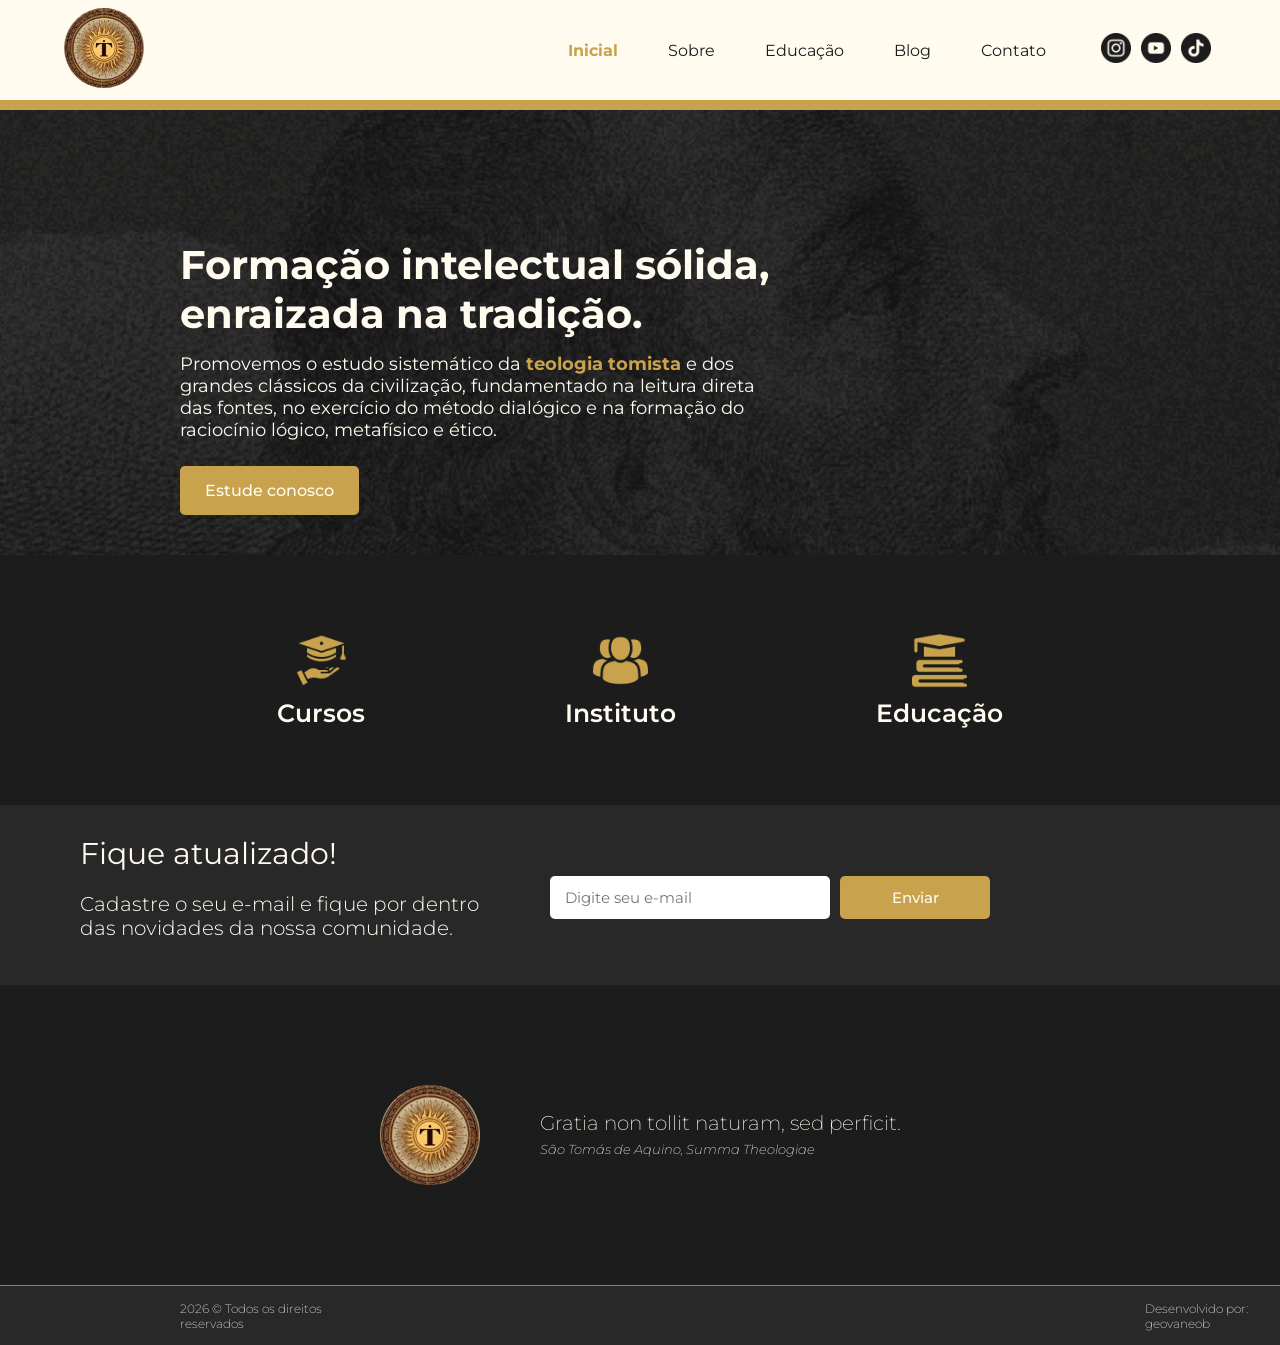
==== Projeto Comunidade Thomista/index.html @ abb2f374 "Add files via upload" ====
<!DOCTYPE html>
<html lang="pt-BR">
<head>
    <meta charset="UTF-8">
    <meta name="viewport" content="width=device-width, initial-scale=1.0">

    <!-- SEO básico -->
    <title>Comunidade Tomista | Home</title>
    <meta name="description" content="Comunidade Tomista dedicada à educação, filosofia e formação intelectual.">
    <link rel="shortcut icon" href="img/385304a8-2019-4a51-9206-1a709c6d7eb3.png" type="image/x-icon">
    <!-- CSS -->
    <link rel="stylesheet" href="style.css">
</head>
<body>

    <!-- CABEÇALHO -->
    <header>
        <div class="navbar">
            <div class="navbar-logo">
                <img 
                    class="logo" 
                    src="img/385304a8-2019-4a51-9206-1a709c6d7eb3.png" 
                    alt="Logo da Comunidade Tomista">
            </div>

            <nav class="navbar-titles" aria-label="Menu principal">
                <ul>
                    <li><a href="/" class="active">Inicial</a></li>

                    <li><a href="sobre.html">Sobre</a></li>
                    <li><a href="/">Educação</a></li>
                    <li><a href="/">Blog</a></li>
                    <li><a href="/">Contato</a></li>

                    <li class="nav-contato" aria-label="Redes sociais">
                        <a href="https://www.instagram.com/comunidade_tomista?igsh=MWJsZWdwYjh1czRuOQ=="><img class="media" src="img/instagram.png" alt="Instagram"></a>
                        <a href="https://youtube.com/@comunidadetomista?si=FdLPEXtPwTkDObHS"><img class="media" src="img/youtube.png" alt="YouTube"></a>
                        <a href="https://www.tiktok.com/@comunidadetomista?_r=1&_t=ZS-93qb0MaSJZX"><img class="media" src="img/tiktok.png" alt="TikTok"></a>
                    </li>
                </ul>
            </nav>
        </div>

        <!-- Linha decorativa -->
        <div class="navbar-detail" aria-hidden="true"></div>
    </header>

    <!-- CONTEÚDO PRINCIPAL -->
    <main class="container">

        <!-- HERO / INTRODUÇÃO -->
        <section class="title-principal">
            <h1>Formação intelectual sólida, enraizada na tradição.</h1>
            <p>
                Promovemos o estudo sistemático da <strong>teologia tomista</strong> e dos grandes clássicos da civilização,
                fundamentado na leitura direta das fontes, no exercício do método dialógico e na formação do raciocínio lógico,
                metafísico e ético.
            </p>

            <a class="button-link" href="/">Estude conosco</a>
        </section>

        <!-- SEÇÃO DE ACESSOS -->
        <section aria-label="Acessos rápidos">
            
            <div class="search-section">
                <article class="search-section-elements">
                    <a href="/">
                        <img class="course-icon" src="img/graduacao.png" alt="">
                        <span>Cursos</span>
                    </a>
                </article>

                <article class="search-section-elements">
                    <a href="/">
                        <img class="group-icon" src="img/grupo-de-usuarios.png" alt="">
                        <span>Instituto</span>
                    </a>
                </article>

                <article class="search-section-elements">
                    <a href="/">
                        <img class="education-icon" src="img/educacao.png" alt="">
                        <span>Educação</span>
                    </a>
                </article>
            </div>
        </section>

        <!-- SEÇÃO DE ATUALIZAÇÕES -->
       <section class="section-update">
            <div class="navbar-detail-section-update" aria-hidden="true"></div>

            <div class="update-content">
                <header class="update-user-section">
                    <h2 class="update-title">Fique atualizado!</h2>
                    <p class="update-title-second">
                        Cadastre o seu e-mail e fique por dentro das novidades da nossa comunidade.
                    </p>
                </header>

                <form class="update-form">
                    <input 
                        type="email" 
                        name="email"
                        placeholder="Digite seu e-mail"
                        required
                    >
                    <button type="submit">Enviar</button>
                </form>
            </div>
        </section>
        <section class="section-apoio-comunity">
            <img class="comunidade-logo" src="img/385304a8-2019-4a51-9206-1a709c6d7eb3.png" alt="">
            <h1 class="title-tomista">Gratia non tollit naturam, sed perficit. <br> <em class="author-title">São Tomás de Aquino, Summa Theologiae</em></h1>
        </section>
        <footer class="footer-credits">
            <h3 class="credits">2026 © Todos os direitos reservados</h3>
            <h3 class="credits-dev">Desenvolvido por: geovaneob</h3>
        </footer>
    </main>

</body>
</html>
---- Projeto Comunidade Thomista/style.css ----
@import url('https://fonts.googleapis.com/css2?family=Montserrat:ital,wght@0,100..900;1,100..900&display=swap');

* {
    box-sizing: border-box;
}

body {
    margin: 0;
    padding: 0;
    font-family: "Montserrat", sans-serif;
}

/* ================= NAVBAR ================= */

header {
    width: 100%;
}

/* Barra principal */
header .navbar {
    display: flex;
    align-items: center;
    justify-content: space-between;

    width: 100%;
    height: 100px;
    padding: 0 5%;

    background-color: #fffbef;
    position: fixed;
    top: 0;
    left: 0;
    z-index: 10;
}

/* Linha decorativa */
.navbar-detail {
    height: 10px;
    width: 100%;
    background-color: #C9A24D;

    position: fixed;
    top: 100px;
    left: 0;
    z-index: 9;
}

/* Logo */
.navbar-logo .logo {
    height: 80px;
}

/* Menu */
nav.navbar-titles ul {
    display: flex;
    align-items: center;
    gap: 50px;

    list-style: none;
    margin: 0;
    padding: 0;
}

/* Links */
nav.navbar-titles a {
    text-decoration: none;
    color: #1C1C1C;
    font-size: 1rem;
    transition: opacity 0.2s ease;
}

nav.navbar-titles a:hover {
    opacity: 0.7;
}

nav.navbar-titles a.active {
    color: #C9A24D; /* cor diferente */
    font-weight: bold;
}

/* Redes sociais */
.nav-contato {
    display: flex;
}

.nav-contato img {
    width: 40px;
    padding: 5px;
}

/* ================= HERO ================= */

.title-principal {
    margin-bottom: 40px;
}

.title-principal h1 {
    color: #fffbef;
    font-size: 40px;
    max-width: 800px;
    margin: 130px 0 0 180px;
}

.title-principal p {
    color: #fffbef;
    font-size: 18px;
    max-width: 600px;
    margin: 15px 0 0 180px;
}

.title-principal strong {
    color: #C9A24D;
}

.button-link {
    display: inline-block;
    margin-left: 180px;
    margin-top: 25px;

    background-color: #C9A24D;
    color: #fffbef;
    text-decoration: none;
    font-weight: 500;
    padding: 15px 25px;
    border-radius: 5px;

    transition: opacity 0.3s ease;
}

.button-link:hover {
    opacity: 0.7;
}

/* ================= ACESSOS ================= */

.search-section {
    width: 100%;
    height: 250px;

    display: flex;
    align-items: center;
    justify-content: center;
    gap: 200px;

    background-color: #1C1C1C;
}

.search-section-elements a {
    display: flex;
    flex-direction: column;
    align-items: center;

    text-decoration: none;
    color: #fffbef;
    font-size: 25px;
    font-weight: 600;
}

.search-section-elements img {
    width: 55px;
    margin-bottom: 10px;
}

/* ================= ATUALIZAÇÕES ================= */

.section-update {
    width: 100%;
    height: 180px;

    background-color: #282828;
    padding: 30px;
}

.update-user-section {
    margin-left: 40px;
    width: 410px;
}

.update-title {
    font-size: 30px;
    color: #fffbef;
    font-weight: 400;
    margin: 0 auto;
}

.update-title-second {
    font-size: 20px;
    max-width: 500px;
    font-weight: 300;
    color: #fffbef;
}

/* ================= NEWSLETTER ================= */

.update-content {
    display: flex;
    align-items: center;

    max-width: 1200px;
    margin: 0 auto;

    gap: 60px; /* CONTROLA A DISTÂNCIA ENTRE TEXTO E INPUT */
}


.update-form {
    display: flex;
    align-items: center;
    gap: 10px;
}

.update-form input {
    width: 280px;
    padding: 12px 15px;

    border-radius: 5px;
    border: none;
    outline: none;

    font-family: inherit;
    font-size: 15px;
}

.update-form input::placeholder {
    color: #777;
}

.update-form button {
    padding: 12px 20px;
    width: 150px;
    background-color: #C9A24D;
    color: #fffbef;
    border: none;
    border-radius: 5px;

    font-family: inherit;
    font-size: 15px;
    font-weight: 500;
    cursor: pointer;

    transition: opacity 0.3s ease;
}

.update-form button:hover {
    opacity: 0.75;
}

.section-apoio-comunity {
    display: flex;
    align-items: center;
    justify-content: center;
    height: 300px;
    background-color: #1C1C1C;
    gap: 60px;
}

.section-apoio-comunity .comunidade-logo {
    width: 100px;
}

.section-apoio-comunity .title-tomista {
    font-size: 20px;
    font-weight: 200;
    color: #fffbef;
}

.section-apoio-comunity .title-tomista .author-title {
    font-size: 13px;
}

.footer-credits {
    display: flex;
    height: 60px;
    background-color: #282828;
    border-top: 1px solid gray;
    align-items: center;
}

.footer-credits .credits {
    margin-left: 180px;
    font-size: 12px;
    color: #fffbef;
    font-weight: 200;
}

.footer-credits .credits-dev {
    margin-left: 800px;
    font-size: 12px;
    color: #fffbef;
    font-weight: 200;
}

/* ================= CONTEÚDO PRINCIPAL ================= */

main.container {
    min-height: 100vh;
    padding-top: 110px;

    background-color: #1C1C1C;
    background-image: url("img/Copy of Módulo principal (2).png");
    background-repeat: no-repeat;
    background-position: center top;
    background-size: cover;
}

/* ================= RESPONSIVO ================= */

/* Tablets */
@media (max-width: 1024px) {

    header .navbar {
        height: 90px;
    }

    .navbar-detail {
        top: 90px;
    }

    .navbar-logo .logo {
        height: 70px;
    }

    nav.navbar-titles ul {
        gap: 25px;
    }
}

/* Celulares */
@media (max-width: 768px) {

    header .navbar {
        flex-direction: column;
        height: auto;
        padding: 10px 5%;
        gap: 10px;
    }

    .navbar-detail {
        position: relative;
        top: 0;
    }

    nav.navbar-titles ul {
        flex-wrap: wrap;
        justify-content: center;
        gap: 15px;
    }

    .navbar-logo .logo {
        height: 60px;
    }

    .title-principal h1,
    .title-principal p,
    .button-link {
        margin-left: 0;
        text-align: center;
    }

    .button-link {
        display: block;
        margin: 20px auto;
    }

    .update-user-section {
        margin-left: 0;
        text-align: center;
    }

    .update-content {
        flex-direction: column;
        gap: 20px;
        text-align: center;
    }

    .update-form {
        justify-content: center;
    }

}

/* Celulares pequenos */
@media (max-width: 480px) {

    nav.navbar-titles a {
        font-size: 0.9rem;
    }
}
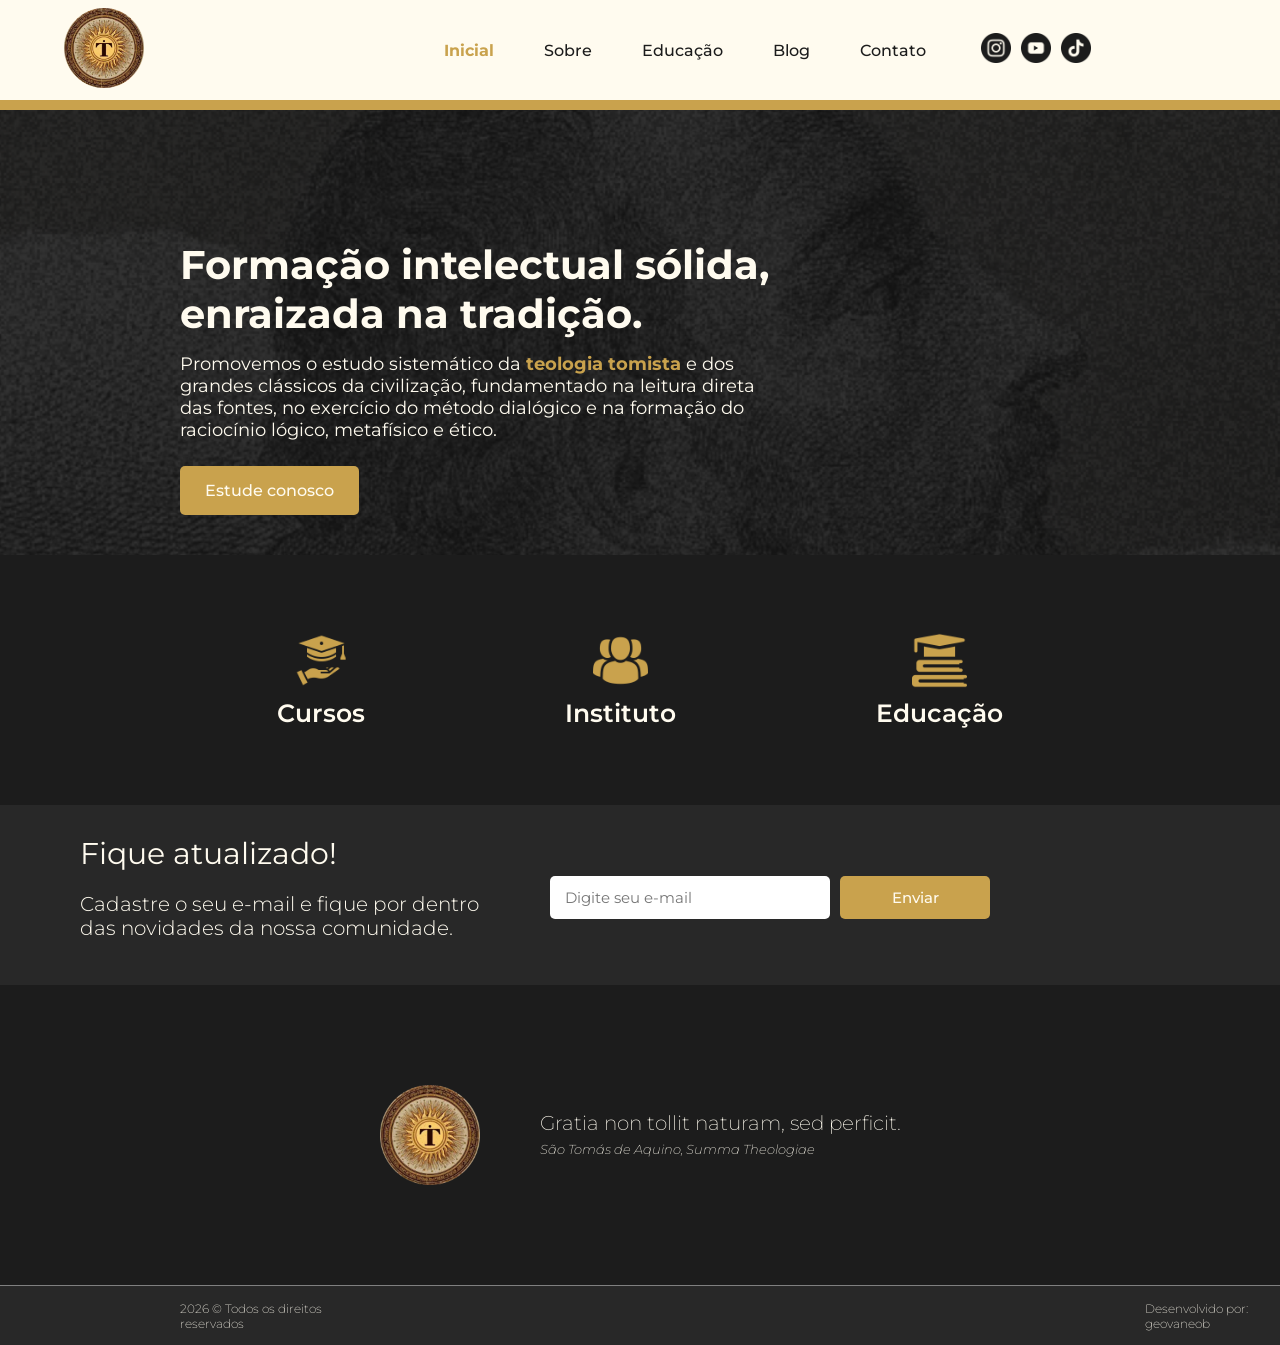
==== commit 8040fb90: "feat: pagina edu e correções no layout" ====
--- a/Projeto Comunidade Thomista/index.html
+++ b/Projeto Comunidade Thomista/index.html
@@ -17,25 +17,27 @@
     <header>
         <div class="navbar">
             <div class="navbar-logo">
-                <img 
-                    class="logo" 
-                    src="img/385304a8-2019-4a51-9206-1a709c6d7eb3.png" 
-                    alt="Logo da Comunidade Tomista">
+                <a href="/">
+                    <img
+                        class="logo"
+                        src="img/385304a8-2019-4a51-9206-1a709c6d7eb3.png"
+                        alt="Logo da Comunidade Tomista">
+                </a>
             </div>
 
             <nav class="navbar-titles" aria-label="Menu principal">
-                <ul>
+                <ul>    
                     <li><a href="/" class="active">Inicial</a></li>
 
                     <li><a href="sobre.html">Sobre</a></li>
                     <li><a href="/">Educação</a></li>
                     <li><a href="/">Blog</a></li>
-                    <li><a href="/">Contato</a></li>
+                    <li><a href="mailto:tomistacomunidade@gmail.com">Contato</a></li>
 
                     <li class="nav-contato" aria-label="Redes sociais">
-                        <a href="https://www.instagram.com/comunidade_tomista?igsh=MWJsZWdwYjh1czRuOQ=="><img class="media" src="img/instagram.png" alt="Instagram"></a>
-                        <a href="https://youtube.com/@comunidadetomista?si=FdLPEXtPwTkDObHS"><img class="media" src="img/youtube.png" alt="YouTube"></a>
-                        <a href="https://www.tiktok.com/@comunidadetomista?_r=1&_t=ZS-93qb0MaSJZX"><img class="media" src="img/tiktok.png" alt="TikTok"></a>
+                        <a href="https://www.instagram.com/comunidade_tomista?igsh=MWJsZWdwYjh1czRuOQ==" target="_blank"><img class="media" src="img/instagram.png" alt="Instagram"></a>
+                        <a href="https://youtube.com/@comunidadetomista?si=FdLPEXtPwTkDObHS" target="_blank"><img class="media" src="img/youtube.png" alt="YouTube"></a>
+                        <a href="https://www.tiktok.com/@comunidadetomista?_r=1&_t=ZS-93qb0MaSJZX" target="_blank"><img class="media" src="img/tiktok.png" alt="TikTok"></a>
                     </li>
                 </ul>
             </nav>
@@ -57,7 +59,7 @@
                 metafísico e ético.
             </p>
 
-            <a class="button-link" href="/">Estude conosco</a>
+            <a class="button-link" href="https://hotmart.com/PT_BR/club/filipe-antonio-de-jesus-pedreira/products/7009874" target="_blank">Estude conosco</a>
         </section>
 
         <!-- SEÇÃO DE ACESSOS -->
@@ -99,7 +101,9 @@
                     </p>
                 </header>
 
-                <form class="update-form">
+                <form class="update-form" 
+                action="https://formsubmit.co/tomistacomunidade@gmail.com"
+                method="POST">
                     <input 
                         type="email" 
                         name="email"
@@ -107,6 +111,8 @@
                         required
                     >
                     <button type="submit">Enviar</button>
+                     <input type="hidden" name="_autoresponse" 
+                    value="Obrigado por se cadastrar na Comunidade Tomista. Em breve entraremos em contato.">
                 </form>
             </div>
         </section>
--- a/Projeto Comunidade Thomista/style.css
+++ b/Projeto Comunidade Thomista/style.css
@@ -57,7 +57,7 @@
     gap: 50px;
 
     list-style: none;
-    margin: 0;
+    margin: 300px;
     padding: 0;
 }
 
@@ -67,6 +67,7 @@
     color: #1C1C1C;
     font-size: 1rem;
     transition: opacity 0.2s ease;
+    font-weight: 500;
 }
 
 nav.navbar-titles a:hover {
@@ -303,36 +304,22 @@
     background-size: cover;
 }
 
-/* ================= RESPONSIVO ================= */
-
-/* Tablets */
-@media (max-width: 1024px) {
+@media screen and (max-width: 768px) {
+
+    html, body {
+        overflow-x: hidden;
+    }
+
+    /* ================= NAVBAR ================= */
 
     header .navbar {
-        height: 90px;
-    }
-
-    .navbar-detail {
-        top: 90px;
-    }
-
-    .navbar-logo .logo {
-        height: 70px;
-    }
-
-    nav.navbar-titles ul {
-        gap: 25px;
-    }
-}
-
-/* Celulares */
-@media (max-width: 768px) {
-
-    header .navbar {
-        flex-direction: column;
+        flex-direction: column;
+        align-items: center;
+        justify-content: center;
         height: auto;
-        padding: 10px 5%;
-        gap: 10px;
+        padding: 20px;
+        gap: 20px;
+        position: relative;
     }
 
     .navbar-detail {
@@ -340,49 +327,110 @@
         top: 0;
     }
 
+    .navbar-logo .logo {
+        height: 50px;
+    }
+
     nav.navbar-titles ul {
-        flex-wrap: wrap;
+        flex-direction: column;
+        gap: 20px;
+        text-align: center;
+        margin: 0;
+    }
+
+    .nav-contato {
         justify-content: center;
-        gap: 15px;
-    }
-
-    .navbar-logo .logo {
-        height: 60px;
-    }
+    }
+
+    /* ================= HERO ================= */
 
     .title-principal h1,
     .title-principal p,
     .button-link {
-        margin-left: 0;
+        margin-left: 20px;
+        margin-right: 20px;
+    }
+
+    .title-principal h1 {
+        font-size: 28px;
+        margin-top: 40px;
+    }
+
+    .title-principal p {
+        font-size: 16px;
+    }
+
+    .button-link {
+        display: inline-block;
+    }
+
+    /* ================= ACESSOS ================= */
+
+    .search-section {
+        flex-direction: column;
+        height: auto;
+        gap: 40px;
+        padding: 40px 0;
+    }
+
+    /* ================= NEWSLETTER ================= */
+
+    .update-content {
+        flex-direction: column;
+        gap: 30px;
         text-align: center;
-    }
-
-    .button-link {
-        display: block;
-        margin: 20px auto;
     }
 
     .update-user-section {
         margin-left: 0;
+        width: 100%;
+    }
+
+    .update-form {
+        flex-direction: column;
+        margin-top: 40px;
+    }
+
+    .update-form input,
+    .update-form button {
+        width: 100%;
+    }
+
+    /* ================= APOIO ================= */
+
+    .section-apoio-comunity {
+        flex-direction: column;
+        height: auto;
+        padding: 40px 20px;
         text-align: center;
     }
 
-    .update-content {
-        flex-direction: column;
-        gap: 20px;
+    /* ================= FOOTER ================= */
+
+    .footer-credits {
+        flex-direction: column;
+        justify-content: center;
         text-align: center;
-    }
-
-    .update-form {
-        justify-content: center;
-    }
-
-}
-
-/* Celulares pequenos */
-@media (max-width: 480px) {
-
-    nav.navbar-titles a {
-        font-size: 0.9rem;
-    }
-}
+        height: auto;
+        padding: 15px;
+    }
+
+    .footer-credits .credits,
+    .footer-credits .credits-dev {
+        margin-left: 0;
+        margin-top: 5px;
+    }
+
+    /* ===== CORREÇÃO DA LOGO ===== */
+
+    .comunidade-logo {
+        margin-top: 180px;
+    }
+
+    main.container {
+        background-position: center top;
+        background-size: 1000px;   /* mantém proporção sem cortar */
+        background-repeat: no-repeat;
+    }
+
+}
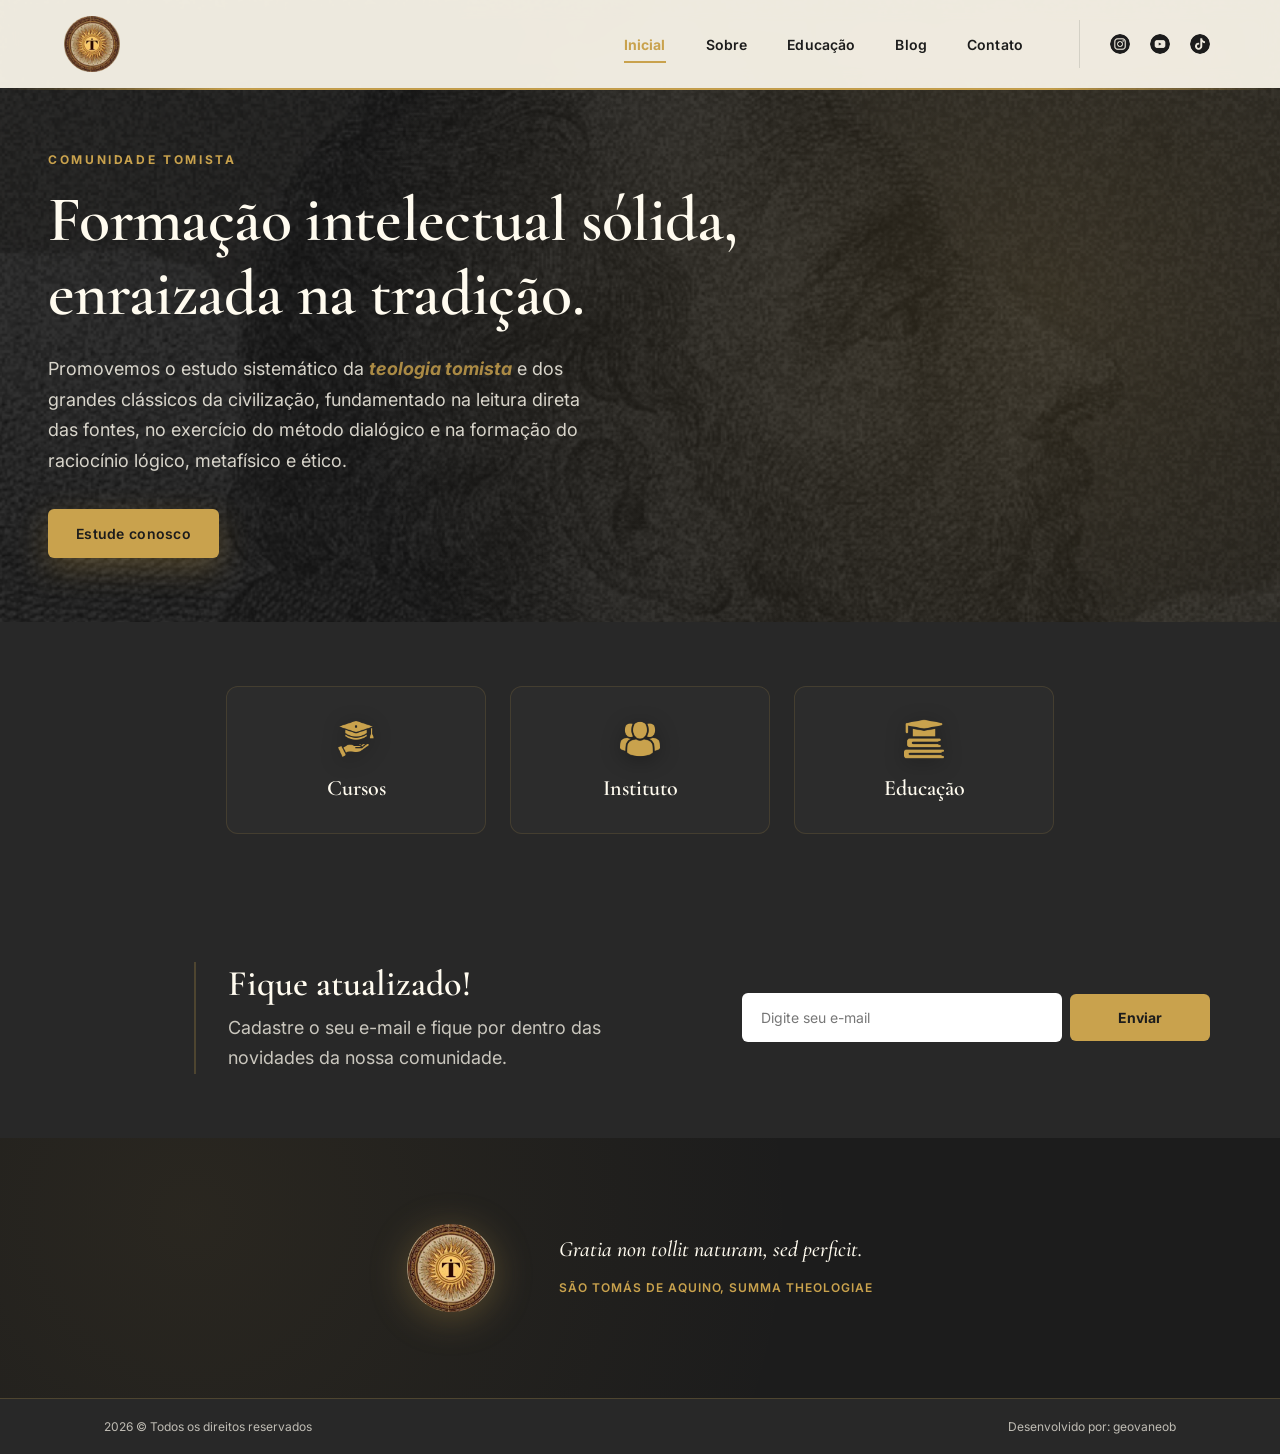
==== commit 5d5501f7: "feat: alterações no front-end e pagina blog" ====
--- a/Projeto Comunidade Thomista/index.html
+++ b/Projeto Comunidade Thomista/index.html
@@ -27,11 +27,11 @@
 
             <nav class="navbar-titles" aria-label="Menu principal">
                 <ul>    
-                    <li><a href="/" class="active">Inicial</a></li>
+                    <li><a href="index.html" class="active">Inicial</a></li>
 
                     <li><a href="sobre.html">Sobre</a></li>
-                    <li><a href="/">Educação</a></li>
-                    <li><a href="/">Blog</a></li>
+                    <li><a href="educacao.html">Educação</a></li>
+                    <li><a href="blog.html">Blog</a></li>
                     <li><a href="mailto:tomistacomunidade@gmail.com">Contato</a></li>
 
                     <li class="nav-contato" aria-label="Redes sociais">
@@ -52,6 +52,7 @@
 
         <!-- HERO / INTRODUÇÃO -->
         <section class="title-principal">
+            <span class="eyebrow">Comunidade Tomista</span>
             <h1>Formação intelectual sólida, enraizada na tradição.</h1>
             <p>
                 Promovemos o estudo sistemático da <strong>teologia tomista</strong> e dos grandes clássicos da civilização,
@@ -68,21 +69,21 @@
             <div class="search-section">
                 <article class="search-section-elements">
                     <a href="/">
-                        <img class="course-icon" src="img/graduacao.png" alt="">
+                        <img class="course-icon" src="img/graduacao.png" alt="Ícone de cursos">
                         <span>Cursos</span>
                     </a>
                 </article>
 
                 <article class="search-section-elements">
                     <a href="/">
-                        <img class="group-icon" src="img/grupo-de-usuarios.png" alt="">
+                        <img class="group-icon" src="img/grupo-de-usuarios.png" alt="Ícone do instituto">
                         <span>Instituto</span>
                     </a>
                 </article>
 
                 <article class="search-section-elements">
                     <a href="/">
-                        <img class="education-icon" src="img/educacao.png" alt="">
+                        <img class="education-icon" src="img/educacao.png" alt="Ícone de educação">
                         <span>Educação</span>
                     </a>
                 </article>
--- a/Projeto Comunidade Thomista/style.css
+++ b/Projeto Comunidade Thomista/style.css
@@ -1,436 +1,251 @@
-@import url('https://fonts.googleapis.com/css2?family=Montserrat:ital,wght@0,100..900;1,100..900&display=swap');
-
-* {
-    box-sizing: border-box;
-}
-
-body {
-    margin: 0;
-    padding: 0;
-    font-family: "Montserrat", sans-serif;
-}
-
-/* ================= NAVBAR ================= */
-
-header {
-    width: 100%;
-}
-
-/* Barra principal */
-header .navbar {
-    display: flex;
-    align-items: center;
-    justify-content: space-between;
-
-    width: 100%;
-    height: 100px;
-    padding: 0 5%;
-
-    background-color: #fffbef;
-    position: fixed;
-    top: 0;
-    left: 0;
-    z-index: 10;
-}
-
-/* Linha decorativa */
-.navbar-detail {
-    height: 10px;
-    width: 100%;
-    background-color: #C9A24D;
-
-    position: fixed;
-    top: 100px;
-    left: 0;
-    z-index: 9;
-}
-
-/* Logo */
-.navbar-logo .logo {
-    height: 80px;
-}
-
-/* Menu */
-nav.navbar-titles ul {
-    display: flex;
-    align-items: center;
-    gap: 50px;
-
-    list-style: none;
-    margin: 300px;
-    padding: 0;
-}
-
-/* Links */
-nav.navbar-titles a {
-    text-decoration: none;
-    color: #1C1C1C;
-    font-size: 1rem;
-    transition: opacity 0.2s ease;
-    font-weight: 500;
-}
-
-nav.navbar-titles a:hover {
-    opacity: 0.7;
-}
-
-nav.navbar-titles a.active {
-    color: #C9A24D; /* cor diferente */
-    font-weight: bold;
-}
-
-/* Redes sociais */
-.nav-contato {
-    display: flex;
-}
-
-.nav-contato img {
-    width: 40px;
-    padding: 5px;
-}
-
-/* ================= HERO ================= */
-
-.title-principal {
-    margin-bottom: 40px;
-}
-
-.title-principal h1 {
-    color: #fffbef;
-    font-size: 40px;
-    max-width: 800px;
-    margin: 130px 0 0 180px;
-}
-
-.title-principal p {
-    color: #fffbef;
-    font-size: 18px;
-    max-width: 600px;
-    margin: 15px 0 0 180px;
-}
-
-.title-principal strong {
-    color: #C9A24D;
-}
-
-.button-link {
-    display: inline-block;
-    margin-left: 180px;
-    margin-top: 25px;
-
-    background-color: #C9A24D;
-    color: #fffbef;
-    text-decoration: none;
-    font-weight: 500;
-    padding: 15px 25px;
-    border-radius: 5px;
-
-    transition: opacity 0.3s ease;
-}
-
-.button-link:hover {
-    opacity: 0.7;
-}
-
-/* ================= ACESSOS ================= */
-
-.search-section {
-    width: 100%;
-    height: 250px;
-
-    display: flex;
-    align-items: center;
-    justify-content: center;
-    gap: 200px;
-
-    background-color: #1C1C1C;
-}
-
-.search-section-elements a {
-    display: flex;
-    flex-direction: column;
-    align-items: center;
-
-    text-decoration: none;
-    color: #fffbef;
-    font-size: 25px;
-    font-weight: 600;
-}
-
-.search-section-elements img {
-    width: 55px;
-    margin-bottom: 10px;
-}
-
-/* ================= ATUALIZAÇÕES ================= */
-
-.section-update {
-    width: 100%;
-    height: 180px;
-
-    background-color: #282828;
-    padding: 30px;
-}
-
-.update-user-section {
-    margin-left: 40px;
-    width: 410px;
-}
-
-.update-title {
-    font-size: 30px;
-    color: #fffbef;
-    font-weight: 400;
-    margin: 0 auto;
-}
-
-.update-title-second {
-    font-size: 20px;
-    max-width: 500px;
-    font-weight: 300;
-    color: #fffbef;
-}
-
-/* ================= NEWSLETTER ================= */
-
-.update-content {
-    display: flex;
-    align-items: center;
-
-    max-width: 1200px;
-    margin: 0 auto;
-
-    gap: 60px; /* CONTROLA A DISTÂNCIA ENTRE TEXTO E INPUT */
-}
-
-
-.update-form {
-    display: flex;
-    align-items: center;
-    gap: 10px;
-}
-
-.update-form input {
-    width: 280px;
-    padding: 12px 15px;
-
-    border-radius: 5px;
-    border: none;
-    outline: none;
-
-    font-family: inherit;
-    font-size: 15px;
-}
-
-.update-form input::placeholder {
-    color: #777;
-}
-
-.update-form button {
-    padding: 12px 20px;
-    width: 150px;
-    background-color: #C9A24D;
-    color: #fffbef;
-    border: none;
-    border-radius: 5px;
-
-    font-family: inherit;
-    font-size: 15px;
-    font-weight: 500;
-    cursor: pointer;
-
-    transition: opacity 0.3s ease;
-}
-
-.update-form button:hover {
-    opacity: 0.75;
-}
-
-.section-apoio-comunity {
-    display: flex;
-    align-items: center;
-    justify-content: center;
-    height: 300px;
-    background-color: #1C1C1C;
-    gap: 60px;
-}
-
-.section-apoio-comunity .comunidade-logo {
-    width: 100px;
-}
-
-.section-apoio-comunity .title-tomista {
-    font-size: 20px;
-    font-weight: 200;
-    color: #fffbef;
-}
-
-.section-apoio-comunity .title-tomista .author-title {
-    font-size: 13px;
-}
-
-.footer-credits {
-    display: flex;
-    height: 60px;
-    background-color: #282828;
-    border-top: 1px solid gray;
-    align-items: center;
-}
-
-.footer-credits .credits {
-    margin-left: 180px;
-    font-size: 12px;
-    color: #fffbef;
-    font-weight: 200;
-}
-
-.footer-credits .credits-dev {
-    margin-left: 800px;
-    font-size: 12px;
-    color: #fffbef;
-    font-weight: 200;
-}
-
-/* ================= CONTEÚDO PRINCIPAL ================= */
-
-main.container {
-    min-height: 100vh;
-    padding-top: 110px;
-
-    background-color: #1C1C1C;
-    background-image: url("img/Copy of Módulo principal (2).png");
-    background-repeat: no-repeat;
-    background-position: center top;
-    background-size: cover;
-}
-
-@media screen and (max-width: 768px) {
-
-    html, body {
-        overflow-x: hidden;
-    }
-
-    /* ================= NAVBAR ================= */
-
-    header .navbar {
-        flex-direction: column;
-        align-items: center;
-        justify-content: center;
-        height: auto;
-        padding: 20px;
-        gap: 20px;
-        position: relative;
-    }
-
-    .navbar-detail {
-        position: relative;
-        top: 0;
-    }
-
-    .navbar-logo .logo {
-        height: 50px;
-    }
-
-    nav.navbar-titles ul {
-        flex-direction: column;
-        gap: 20px;
-        text-align: center;
-        margin: 0;
-    }
-
-    .nav-contato {
-        justify-content: center;
-    }
-
-    /* ================= HERO ================= */
-
-    .title-principal h1,
-    .title-principal p,
-    .button-link {
-        margin-left: 20px;
-        margin-right: 20px;
-    }
-
-    .title-principal h1 {
-        font-size: 28px;
-        margin-top: 40px;
-    }
-
-    .title-principal p {
-        font-size: 16px;
-    }
-
-    .button-link {
-        display: inline-block;
-    }
-
-    /* ================= ACESSOS ================= */
-
-    .search-section {
-        flex-direction: column;
-        height: auto;
-        gap: 40px;
-        padding: 40px 0;
-    }
-
-    /* ================= NEWSLETTER ================= */
-
-    .update-content {
-        flex-direction: column;
-        gap: 30px;
-        text-align: center;
-    }
-
-    .update-user-section {
-        margin-left: 0;
-        width: 100%;
-    }
-
-    .update-form {
-        flex-direction: column;
-        margin-top: 40px;
-    }
-
-    .update-form input,
-    .update-form button {
-        width: 100%;
-    }
-
-    /* ================= APOIO ================= */
-
-    .section-apoio-comunity {
-        flex-direction: column;
-        height: auto;
-        padding: 40px 20px;
-        text-align: center;
-    }
-
-    /* ================= FOOTER ================= */
-
-    .footer-credits {
-        flex-direction: column;
-        justify-content: center;
-        text-align: center;
-        height: auto;
-        padding: 15px;
-    }
-
-    .footer-credits .credits,
-    .footer-credits .credits-dev {
-        margin-left: 0;
-        margin-top: 5px;
-    }
-
-    /* ===== CORREÇÃO DA LOGO ===== */
-
-    .comunidade-logo {
-        margin-top: 180px;
-    }
-
-    main.container {
-        background-position: center top;
-        background-size: 1000px;   /* mantém proporção sem cortar */
-        background-repeat: no-repeat;
-    }
-
-}+/* ==========================================================================
+   PÁGINA: HOME (index.html)
+   Importa o sistema de design compartilhado (tokens, navbar, botões,
+   cartões, rodapé) e define apenas o que é específico desta página:
+   hero, acessos rápidos e newsletter.
+   ========================================================================== */
+@import url("tokens.css");
+
+/* ---------- HERO ----------
+   Assimetria intencional: o texto ocupa a metade esquerda da faixa,
+   deixando a direita como respiro — em vez do bloco centralizado
+   genérico. O selo (T solar) aparece como marca d'água discreta,
+   reforçando a identidade sem competir com o texto. */
+
+main.container {
+    min-height: 92vh;
+    padding-top: var(--nav-height);
+    background-color: var(--color-ink);
+    background-image:
+        radial-gradient(circle at 82% 20%, var(--gold-14), transparent 45%),
+        url("img/Copy of Módulo principal (2).png");
+    background-repeat: no-repeat;
+    background-position: center top;
+    background-size: cover;
+    align-items: center;
+}
+
+.title-principal {
+    max-width: 720px;
+    margin: 0 0 0 var(--space-6);
+    padding: var(--space-8) 0;
+}
+
+.title-principal .eyebrow {
+    display: block;
+    color: var(--color-gold);
+    font-size: var(--text-xs);
+    font-weight: 700;
+    letter-spacing: 0.22em;
+    text-transform: uppercase;
+    margin-bottom: var(--space-2);
+}
+
+.title-principal h1 {
+    color: var(--color-cream);
+    font-weight: 600;
+    font-size: var(--text-3xl);
+    line-height: var(--lh-tight);
+    letter-spacing: -0.01em;
+    margin: 0;
+}
+
+.title-principal p {
+    color: var(--color-cream);
+    opacity: 0.82;
+    font-size: var(--text-md);
+    line-height: var(--lh-body);
+    max-width: 540px;
+    margin: var(--space-3) 0 0;
+}
+
+.title-principal strong {
+    color: var(--color-gold);
+    font-weight: 700;
+    font-style: italic;
+}
+
+.title-principal .button-link {
+    margin-top: var(--space-4);
+}
+
+/* ---------- ACESSOS RÁPIDOS ----------
+   Grade de três destinos com hierarquia igual — cada item é um cartão
+   de convite, não apenas um ícone com legenda solto no espaço. */
+
+.search-section {
+    width: 100%;
+    display: grid;
+    grid-template-columns: repeat(3, minmax(180px, 260px));
+    justify-content: center;
+    gap: var(--space-3);
+    padding: var(--space-8) var(--space-3);
+    background-color: var(--color-charcoal);
+}
+
+.search-section-elements a {
+    display: flex;
+    flex-direction: column;
+    align-items: center;
+    gap: var(--space-2);
+    text-decoration: none;
+    color: var(--color-cream);
+    font-family: var(--font-display);
+    font-size: var(--text-lg);
+    font-weight: 600;
+    padding: var(--space-4) var(--space-3);
+    border-radius: var(--radius-md);
+    border: 1px solid rgba(var(--gold-rgb), 0.16);
+    background-color: rgba(var(--cream-rgb), 0.02);
+    transition: transform var(--transition-fast), background-color var(--transition-fast), border-color var(--transition-fast);
+}
+
+.search-section-elements a:hover {
+    transform: translateY(-6px);
+    background-color: var(--gold-08);
+    border-color: var(--gold-40);
+}
+
+.search-section-elements img {
+    width: 40px;
+    filter: drop-shadow(0 4px 10px rgba(0, 0, 0, 0.35));
+}
+
+/* ---------- NEWSLETTER ----------
+   Faixa em duas colunas com uma regra vertical dourada — a mesma
+   assinatura de "marginália" usada nos cartões de conteúdo,
+   aplicada aqui como divisor entre convite e formulário. */
+
+.section-update {
+    width: 100%;
+    background-color: var(--color-charcoal);
+    padding: var(--space-8) var(--space-3);
+}
+
+.update-content {
+    display: flex;
+    align-items: center;
+    max-width: var(--content-width);
+    margin: 0 auto;
+    gap: var(--space-8);
+    padding-left: var(--space-4);
+    border-left: 2px solid var(--gold-24);
+    margin-left: 170px;
+}
+
+.update-user-section {
+    width: 420px;
+    max-width: 100%;
+}
+
+.update-title {
+    font-size: var(--text-xl);
+    color: var(--color-cream);
+    font-weight: 600;
+    margin: 0;
+}
+
+.update-title-second {
+    font-size: var(--text-md);
+    max-width: 480px;
+    font-weight: 400;
+    line-height: var(--lh-body);
+    color: var(--color-cream);
+    opacity: 0.75;
+    margin-top: var(--space-1);
+}
+
+.update-form {
+    display: flex;
+    align-items: center;
+    gap: var(--space-1);
+    flex: 1;
+}
+
+.update-form input {
+    flex: 1;
+    max-width: 320px;
+    padding: 15px 18px;
+    border-radius: var(--radius-sm);
+    border: 1.5px solid transparent;
+    outline: none;
+    background-color: var(--color-white);
+    font-family: inherit;
+    font-size: var(--text-sm);
+    transition: border-color var(--transition-fast), box-shadow var(--transition-fast);
+    margin-left: 30px;
+}
+
+.update-form input:hover { border-color: var(--gold-40); }
+
+.update-form input:focus {
+    border-color: var(--color-gold);
+    box-shadow: 0 0 0 4px var(--gold-14);
+}
+
+.update-form input::placeholder { color: var(--color-gray); }
+
+.update-form button {
+    padding: 15px 22px;
+    min-width: 140px;
+    background-color: var(--color-gold);
+    color: var(--color-ink);
+    border: none;
+    border-radius: var(--radius-sm);
+    font-family: inherit;
+    font-size: var(--text-sm);
+    font-weight: 700;
+    cursor: pointer;
+    transition: transform var(--transition-fast), box-shadow var(--transition-fast);
+}
+
+.update-form button:hover {
+    transform: translateY(-2px);
+    box-shadow: var(--shadow-gold);
+}
+
+.update-form button:active { transform: translateY(0); }
+
+@media screen and (max-width: 768px) {
+    main.container {
+        min-height: auto;
+        background-position: center top;
+        background-size: 1000px;
+        background-repeat: no-repeat;
+    }
+
+    .title-principal {
+        margin: 0 var(--space-3);
+        padding: var(--space-6) 0;
+        text-align: left;
+    }
+
+    .search-section {
+        grid-template-columns: 1fr;
+        max-width: 320px;
+        margin: 0 auto;
+    }
+
+    .update-content {
+        flex-direction: column;
+        gap: var(--space-3);
+        text-align: left;
+        border-left: none;
+        padding-left: 0;
+        border-top: 2px solid var(--gold-24);
+        padding-top: var(--space-3);
+        margin-left: 0;
+    }
+
+    .update-user-section { width: 100%; }
+
+    .update-form input {
+        margin-left: -2px;
+    }
+
+    .update-form { flex-direction: column; width: 100%; }
+    .update-form input,
+    .update-form button { width: 100%; max-width: 100%; }
+
+    .comunidade-logo { margin-top: var(--space-3); }
+}
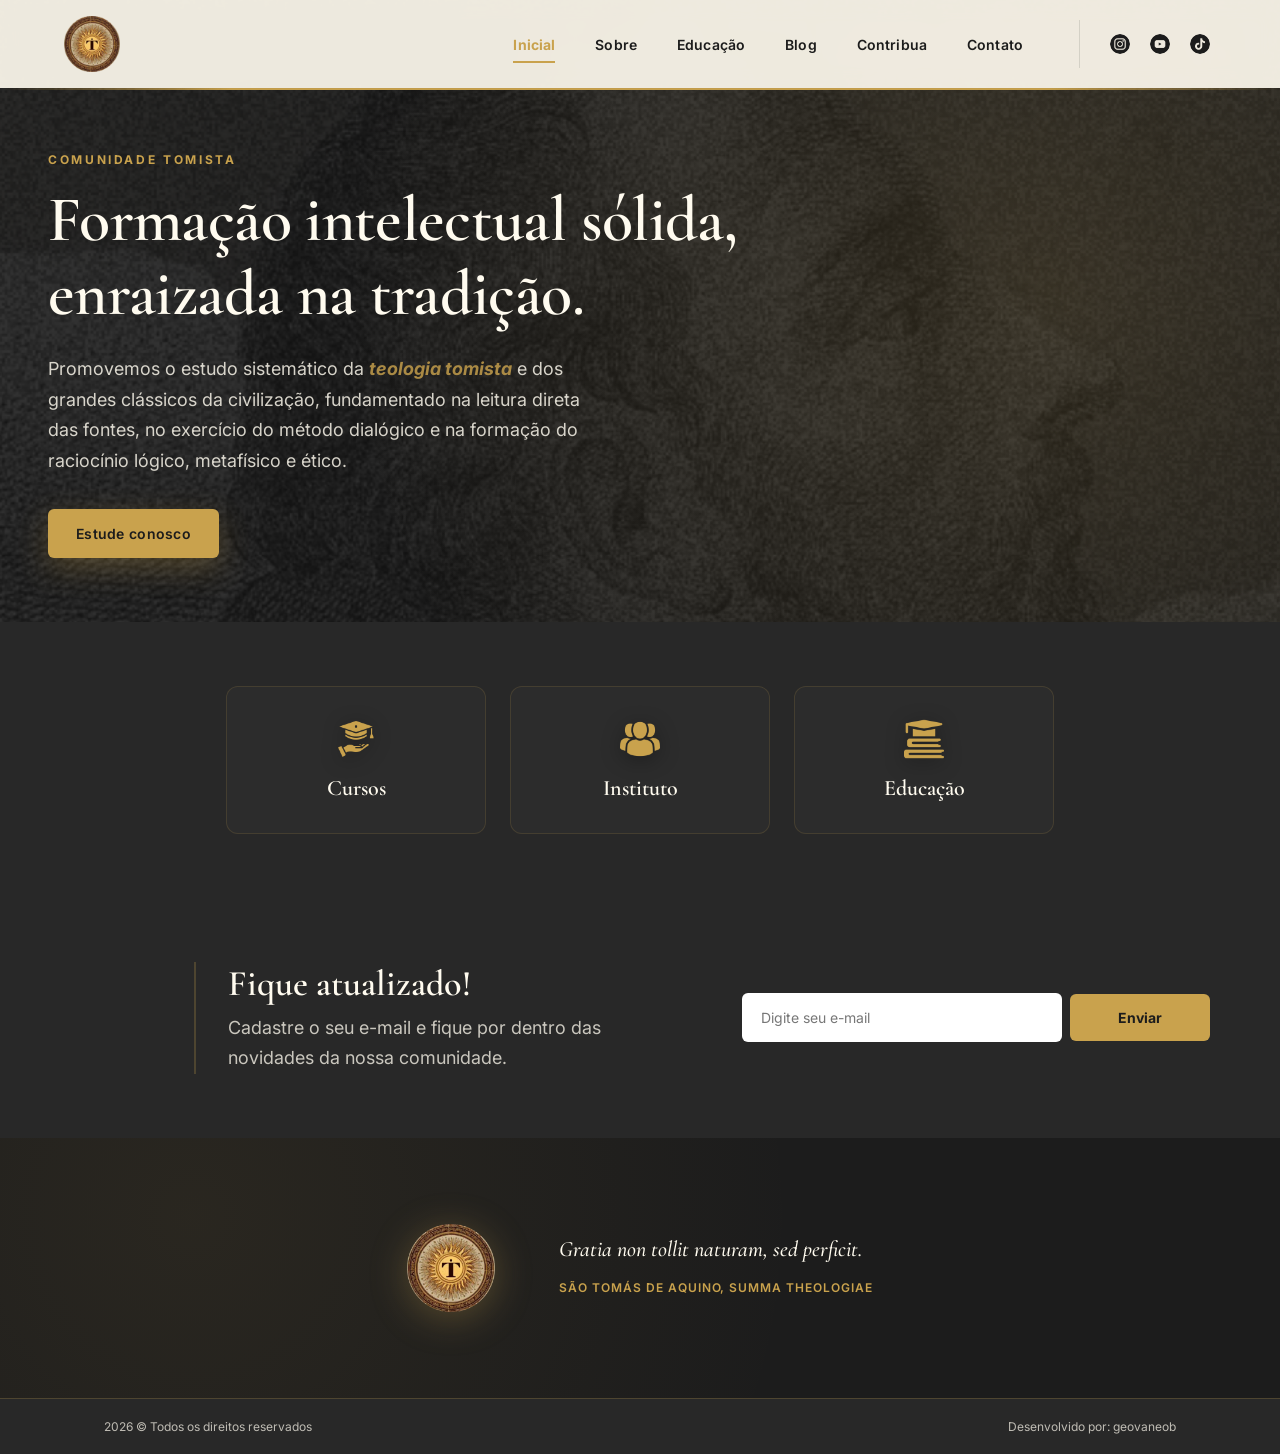
==== commit fac79c4d: "Add files via upload" ====
--- a/Projeto Comunidade Thomista/index.html
+++ b/Projeto Comunidade Thomista/index.html
@@ -25,13 +25,26 @@
                 </a>
             </div>
 
-            <nav class="navbar-titles" aria-label="Menu principal">
+            <button
+                type="button"
+                class="navbar-toggle"
+                id="navbarToggle"
+                aria-label="Abrir menu"
+                aria-expanded="false"
+                aria-controls="navbarTitles">
+                <span class="navbar-toggle-bar"></span>
+                <span class="navbar-toggle-bar"></span>
+                <span class="navbar-toggle-bar"></span>
+            </button>
+
+            <nav class="navbar-titles" id="navbarTitles" aria-label="Menu principal">
                 <ul>    
                     <li><a href="index.html" class="active">Inicial</a></li>
 
                     <li><a href="sobre.html">Sobre</a></li>
                     <li><a href="educacao.html">Educação</a></li>
                     <li><a href="blog.html">Blog</a></li>
+                    <li><a href="contribua.html">Contribua</a></li>
                     <li><a href="mailto:tomistacomunidade@gmail.com">Contato</a></li>
 
                     <li class="nav-contato" aria-label="Redes sociais">
@@ -127,5 +140,6 @@
         </footer>
     </main>
 
+    <script src="script.js"></script>
 </body>
 </html>
--- a/Projeto Comunidade Thomista/style.css
+++ b/Projeto Comunidade Thomista/style.css
@@ -237,6 +237,10 @@
         margin-left: 0;
     }
 
+    .section-update {
+        margin-top: 40px;
+    }
+
     .update-user-section { width: 100%; }
 
     .update-form input {
